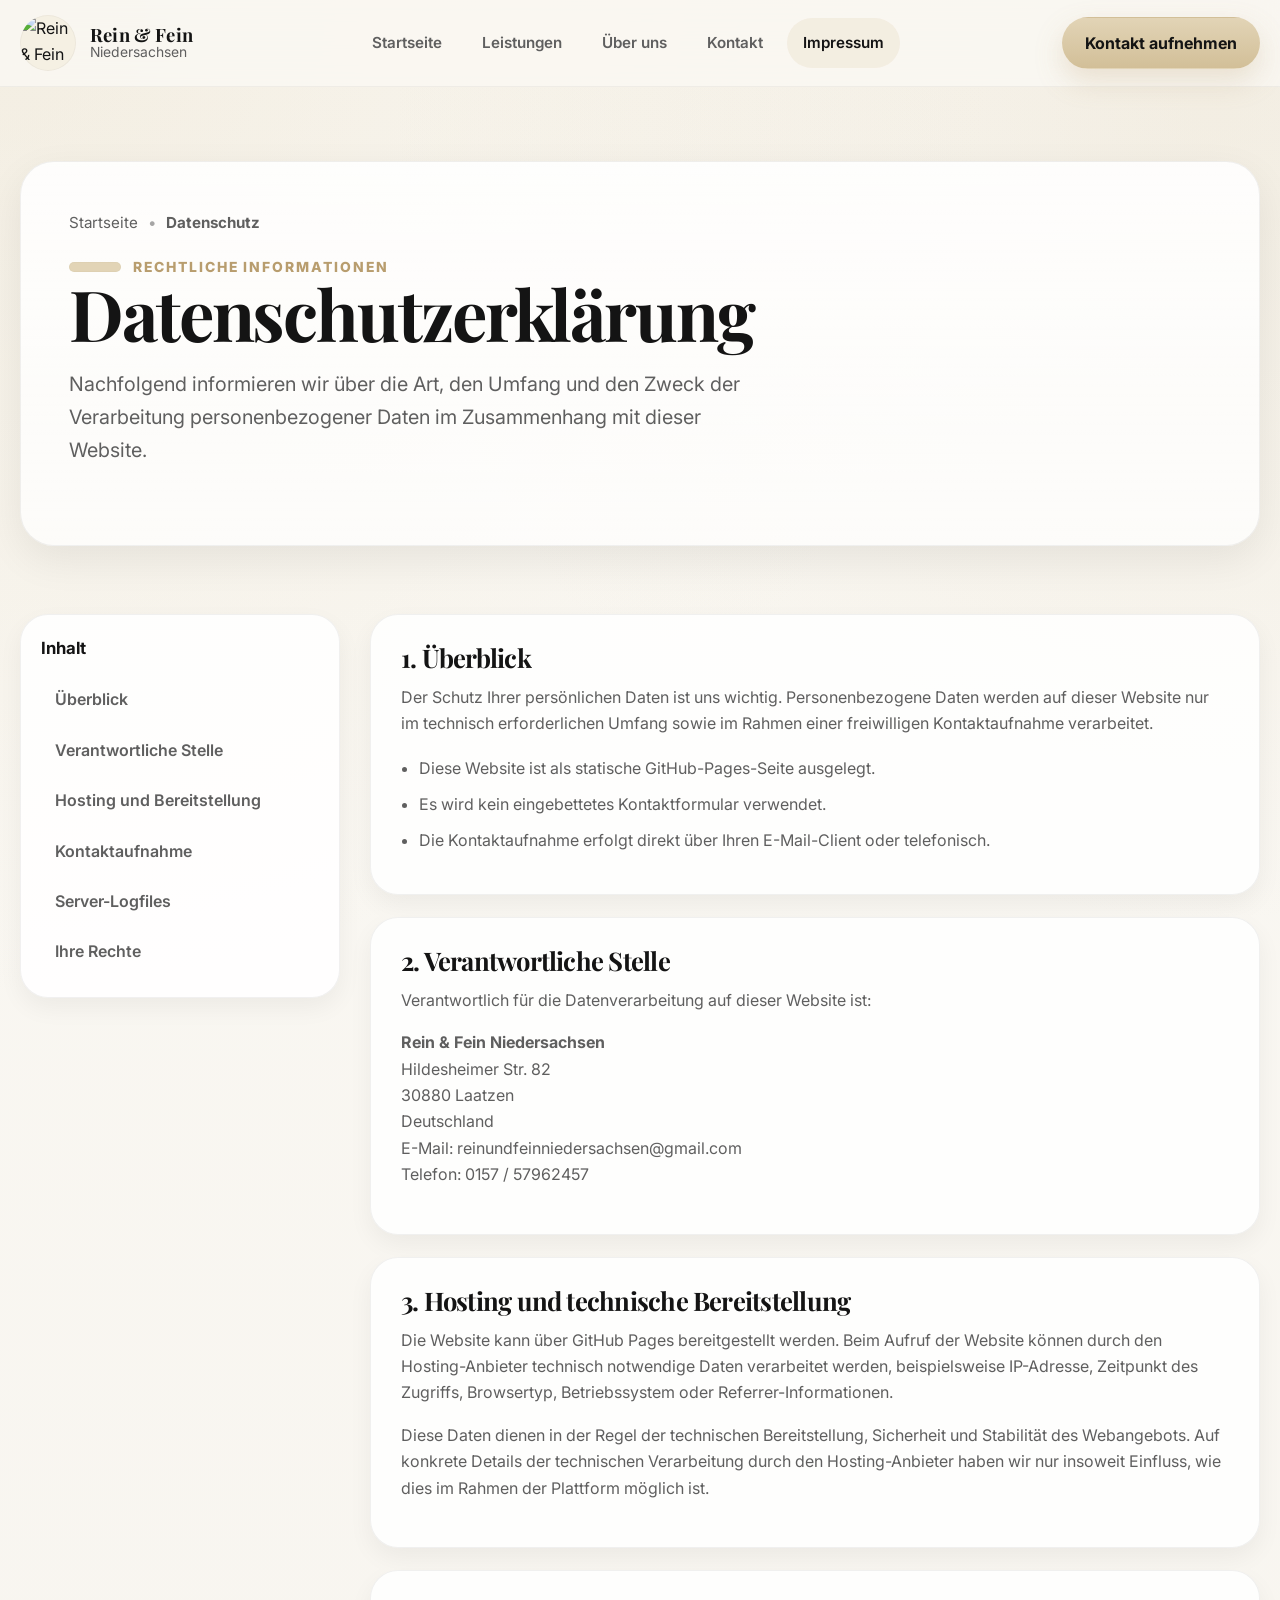
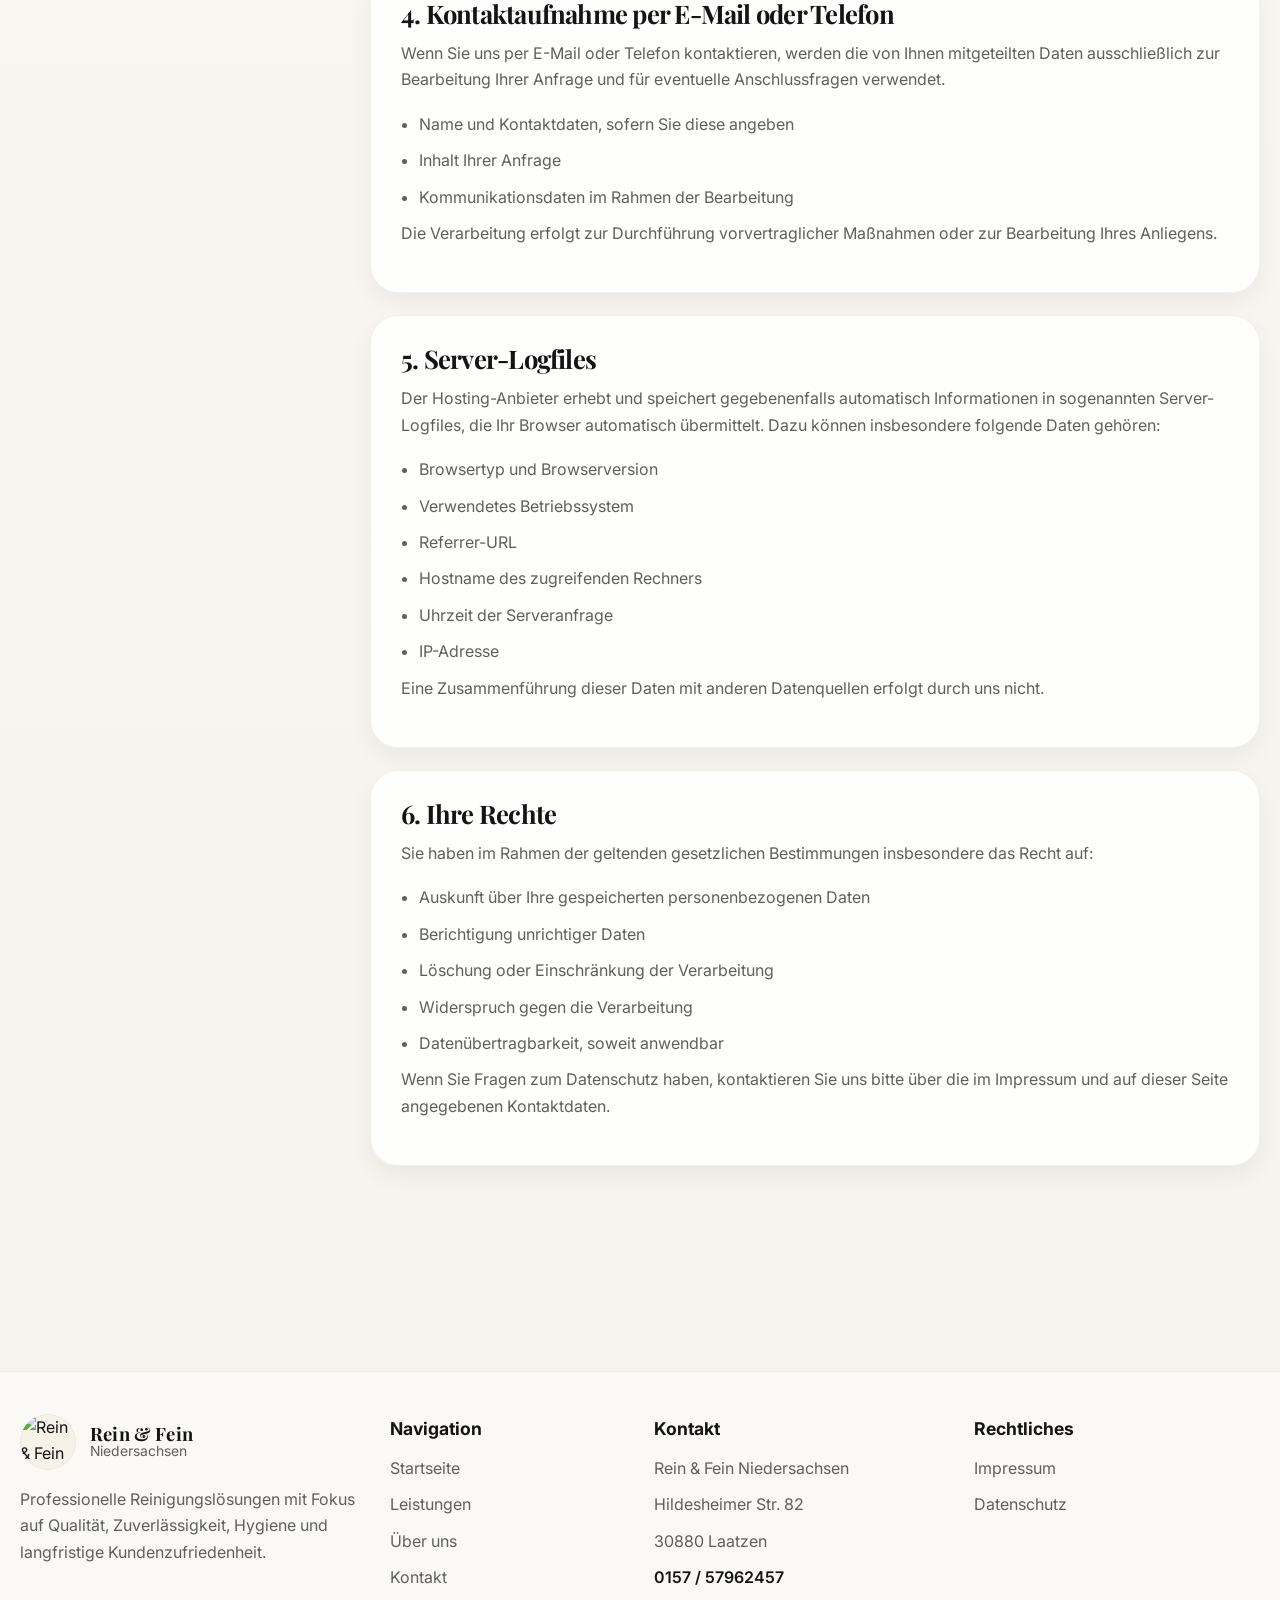
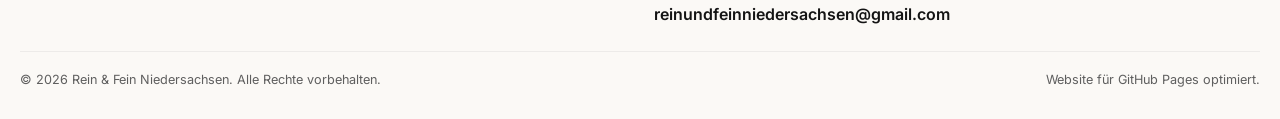
==== datenschutz.html @ e8d822dd "Upload full website" ====
<!DOCTYPE html>
<html lang="de">
<head>
  <title>Datenschutz | Rein & Fein Niedersachsen</title>

<meta charset="UTF-8">
<meta name="viewport" content="width=device-width, initial-scale=1.0">
<meta name="description" content="Rein & Fein Niedersachsen — professionelle Reinigungsdienstleistungen für Privat- und Geschäftskunden in Niedersachsen.">
<meta name="theme-color" content="#e2d4b6">
<link rel="preconnect" href="https://fonts.googleapis.com">
<link rel="preconnect" href="https://fonts.gstatic.com" crossorigin>
<link href="https://fonts.googleapis.com/css2?family=Inter:wght@400;500;600;700;800&family=Playfair+Display:wght@600;700;800&display=swap" rel="stylesheet">
<link rel="stylesheet" href="styles.css">
<link rel="icon" type="image/png" href="assets/logo.png">

</head>
<body data-page="legal">

<header class="site-header">
  <div class="container header-inner">
    <a class="brand" href="index.html" aria-label="Rein & Fein Niedersachsen Startseite">
      <img src="assets/logo.png" alt="Rein & Fein Niedersachsen Logo">
      <span class="brand-copy">
        <span class="brand-title">Rein &amp; Fein</span>
        <span class="brand-subtitle">Niedersachsen</span>
      </span>
    </a>

    <button class="nav-toggle" aria-label="Navigation öffnen">
      <span></span>
    </button>

    <nav class="site-nav" aria-label="Hauptnavigation">
      <a href="index.html" data-page="home">Startseite</a>
      <a href="leistungen.html" data-page="services">Leistungen</a>
      <a href="ueber-uns.html" data-page="about">Über uns</a>
      <a href="kontakt.html" data-page="contact">Kontakt</a>
      <a href="impressum.html" data-page="legal">Impressum</a>
    </nav>

    <div class="header-actions">
      <a class="btn btn-primary" href="mailto:reinundfeinniedersachsen@gmail.com?subject=Anfrage%20an%20Rein%20%26%20Fein%20Niedersachsen">Kontakt aufnehmen</a>
    </div>
  </div>
</header>


  <main>
    <section class="page-hero">
      <div class="container">
        <div class="page-hero-shell reveal">
          <div class="breadcrumbs">
            <a href="index.html">Startseite</a><span>•</span><strong>Datenschutz</strong>
          </div>
          <span class="eyebrow">Rechtliche Informationen</span>
          <h1>Datenschutzerklärung</h1>
          <p class="lead">
            Nachfolgend informieren wir über die Art, den Umfang und den Zweck der Verarbeitung personenbezogener Daten
            im Zusammenhang mit dieser Website.
          </p>
        </div>
      </div>
    </section>

    <section class="section" style="padding-top:34px;">
      <div class="container legal-layout">
        <aside class="legal-nav reveal">
          <h3>Inhalt</h3>
          <a href="#ueberblick">Überblick</a>
          <a href="#verantwortliche">Verantwortliche Stelle</a>
          <a href="#hosting">Hosting und Bereitstellung</a>
          <a href="#kontaktaufnahme">Kontaktaufnahme</a>
          <a href="#serverlogs">Server-Logfiles</a>
          <a href="#rechte">Ihre Rechte</a>
        </aside>

        <article class="legal-article">
          <section class="legal-section reveal" id="ueberblick">
            <h2>1. Überblick</h2>
            <p>
              Der Schutz Ihrer persönlichen Daten ist uns wichtig. Personenbezogene Daten werden auf dieser Website
              nur im technisch erforderlichen Umfang sowie im Rahmen einer freiwilligen Kontaktaufnahme verarbeitet.
            </p>
            <ul class="legal-list">
              <li>Diese Website ist als statische GitHub-Pages-Seite ausgelegt.</li>
              <li>Es wird kein eingebettetes Kontaktformular verwendet.</li>
              <li>Die Kontaktaufnahme erfolgt direkt über Ihren E-Mail-Client oder telefonisch.</li>
            </ul>
          </section>

          <section class="legal-section reveal" id="verantwortliche">
            <h2>2. Verantwortliche Stelle</h2>
            <p>
              Verantwortlich für die Datenverarbeitung auf dieser Website ist:
            </p>
            <p>
              <strong>Rein &amp; Fein Niedersachsen</strong><br>
              Hildesheimer Str. 82<br>
              30880 Laatzen<br>
              Deutschland<br>
              E-Mail: <a href="mailto:reinundfeinniedersachsen@gmail.com">reinundfeinniedersachsen@gmail.com</a><br>
              Telefon: <a href="tel:+4915757962457">0157 / 57962457</a>
            </p>
          </section>

          <section class="legal-section reveal" id="hosting">
            <h2>3. Hosting und technische Bereitstellung</h2>
            <p>
              Die Website kann über GitHub Pages bereitgestellt werden. Beim Aufruf der Website können durch den Hosting-Anbieter
              technisch notwendige Daten verarbeitet werden, beispielsweise IP-Adresse, Zeitpunkt des Zugriffs, Browsertyp,
              Betriebssystem oder Referrer-Informationen.
            </p>
            <p>
              Diese Daten dienen in der Regel der technischen Bereitstellung, Sicherheit und Stabilität des Webangebots.
              Auf konkrete Details der technischen Verarbeitung durch den Hosting-Anbieter haben wir nur insoweit Einfluss,
              wie dies im Rahmen der Plattform möglich ist.
            </p>
          </section>

          <section class="legal-section reveal" id="kontaktaufnahme">
            <h2>4. Kontaktaufnahme per E-Mail oder Telefon</h2>
            <p>
              Wenn Sie uns per E-Mail oder Telefon kontaktieren, werden die von Ihnen mitgeteilten Daten ausschließlich
              zur Bearbeitung Ihrer Anfrage und für eventuelle Anschlussfragen verwendet.
            </p>
            <ul class="legal-list">
              <li>Name und Kontaktdaten, sofern Sie diese angeben</li>
              <li>Inhalt Ihrer Anfrage</li>
              <li>Kommunikationsdaten im Rahmen der Bearbeitung</li>
            </ul>
            <p>
              Die Verarbeitung erfolgt zur Durchführung vorvertraglicher Maßnahmen oder zur Bearbeitung Ihres Anliegens.
            </p>
          </section>

          <section class="legal-section reveal" id="serverlogs">
            <h2>5. Server-Logfiles</h2>
            <p>
              Der Hosting-Anbieter erhebt und speichert gegebenenfalls automatisch Informationen in sogenannten Server-Logfiles,
              die Ihr Browser automatisch übermittelt. Dazu können insbesondere folgende Daten gehören:
            </p>
            <ul class="legal-list">
              <li>Browsertyp und Browserversion</li>
              <li>Verwendetes Betriebssystem</li>
              <li>Referrer-URL</li>
              <li>Hostname des zugreifenden Rechners</li>
              <li>Uhrzeit der Serveranfrage</li>
              <li>IP-Adresse</li>
            </ul>
            <p>
              Eine Zusammenführung dieser Daten mit anderen Datenquellen erfolgt durch uns nicht.
            </p>
          </section>

          <section class="legal-section reveal" id="rechte">
            <h2>6. Ihre Rechte</h2>
            <p>
              Sie haben im Rahmen der geltenden gesetzlichen Bestimmungen insbesondere das Recht auf:
            </p>
            <ul class="legal-list">
              <li>Auskunft über Ihre gespeicherten personenbezogenen Daten</li>
              <li>Berichtigung unrichtiger Daten</li>
              <li>Löschung oder Einschränkung der Verarbeitung</li>
              <li>Widerspruch gegen die Verarbeitung</li>
              <li>Datenübertragbarkeit, soweit anwendbar</li>
            </ul>
            <p>
              Wenn Sie Fragen zum Datenschutz haben, kontaktieren Sie uns bitte über die im Impressum und auf dieser Seite angegebenen Kontaktdaten.
            </p>
          </section>
        </article>
      </div>
    </section>
  </main>


<footer class="footer">
  <div class="container">
    <div class="footer-grid">
      <div>
        <a class="brand" href="index.html">
          <img src="assets/logo.png" alt="Rein & Fein Niedersachsen Logo">
          <span class="brand-copy">
            <span class="brand-title">Rein &amp; Fein</span>
            <span class="brand-subtitle">Niedersachsen</span>
          </span>
        </a>
        <p style="margin-top:16px;">
          Professionelle Reinigungslösungen mit Fokus auf Qualität, Zuverlässigkeit,
          Hygiene und langfristige Kundenzufriedenheit.
        </p>
      </div>

      <div>
        <h3>Navigation</h3>
        <ul>
          <li><a href="index.html">Startseite</a></li>
          <li><a href="leistungen.html">Leistungen</a></li>
          <li><a href="ueber-uns.html">Über uns</a></li>
          <li><a href="kontakt.html">Kontakt</a></li>
        </ul>
      </div>

      <div class="footer-contact">
        <h3>Kontakt</h3>
        <ul>
          <li>Rein &amp; Fein Niedersachsen</li>
          <li>Hildesheimer Str. 82</li>
          <li>30880 Laatzen</li>
          <li><a href="tel:+4915757962457">0157 / 57962457</a></li>
          <li><a href="mailto:reinundfeinniedersachsen@gmail.com">reinundfeinniedersachsen@gmail.com</a></li>
        </ul>
      </div>

      <div>
        <h3>Rechtliches</h3>
        <ul>
          <li><a href="impressum.html">Impressum</a></li>
          <li><a href="datenschutz.html">Datenschutz</a></li>
        </ul>
      </div>
    </div>

    <div class="footer-bottom">
      <small>© <span data-year></span> Rein &amp; Fein Niedersachsen. Alle Rechte vorbehalten.</small>
      <small>Website für GitHub Pages optimiert.</small>
    </div>
  </div>
</footer>
<script src="script.js"></script>

</body>
</html>
---- styles.css ----
/* =========================================================
   Rein & Fein Niedersachsen — Premium Multi-Page Website
   File: styles.css
   ========================================================= */

:root {
  --bg: #f6f3ed;
  --bg-soft: #fbf9f5;
  --surface: #ffffff;
  --surface-2: #f3eee3;
  --beige: #e2d4b6;
  --beige-strong: #d2bf98;
  --beige-deep: #b89d6e;
  --text: #141414;
  --muted: #5f5f5f;
  --muted-2: #7a7a7a;
  --border: rgba(20, 20, 20, 0.08);
  --shadow: 0 14px 40px rgba(17, 17, 17, 0.07);
  --shadow-soft: 0 10px 24px rgba(17, 17, 17, 0.05);
  --radius-xl: 32px;
  --radius-lg: 24px;
  --radius-md: 18px;
  --radius-sm: 12px;
  --container: 1240px;
  --section-space: clamp(72px, 8vw, 124px);
  --transition: 240ms ease;
  --nav-height: 86px;
}

*,
*::before,
*::after {
  box-sizing: border-box;
}

html {
  scroll-behavior: smooth;
}

html,
body {
  margin: 0;
  padding: 0;
}

body {
  font-family: "Inter", system-ui, -apple-system, BlinkMacSystemFont, "Segoe UI", sans-serif;
  color: var(--text);
  background:
    radial-gradient(circle at top left, rgba(226, 212, 182, 0.28), transparent 28%),
    radial-gradient(circle at 95% 100px, rgba(210, 191, 152, 0.18), transparent 24%),
    linear-gradient(180deg, #faf8f3 0%, #f6f3ed 100%);
  line-height: 1.65;
  -webkit-font-smoothing: antialiased;
  text-rendering: optimizeLegibility;
}

img {
  max-width: 100%;
  display: block;
}

a {
  color: inherit;
  text-decoration: none;
}

button,
input,
textarea {
  font: inherit;
}

.container {
  width: min(var(--container), calc(100% - 32px));
  margin: 0 auto;
}

.site-header {
  position: sticky;
  top: 0;
  z-index: 1000;
  background: rgba(250, 248, 243, 0.82);
  backdrop-filter: blur(18px);
  border-bottom: 1px solid rgba(20, 20, 20, 0.05);
}

.header-inner {
  min-height: var(--nav-height);
  display: flex;
  align-items: center;
  justify-content: space-between;
  gap: 24px;
}

.brand {
  display: inline-flex;
  align-items: center;
  gap: 14px;
  min-width: 0;
}

.brand img {
  width: 56px;
  height: 56px;
  object-fit: contain;
  border-radius: 50%;
  background: rgba(226, 212, 182, 0.22);
  box-shadow: inset 0 0 0 1px rgba(20, 20, 20, 0.04);
}

.brand-copy {
  display: flex;
  flex-direction: column;
  line-height: 1.1;
}

.brand-title {
  font-family: "Playfair Display", Georgia, serif;
  font-size: 1.15rem;
  font-weight: 700;
  letter-spacing: 0.01em;
}

.brand-subtitle {
  color: var(--muted);
  font-size: 0.87rem;
}

.nav-toggle {
  display: none;
  width: 46px;
  height: 46px;
  border: 1px solid var(--border);
  border-radius: 14px;
  background: var(--surface);
  box-shadow: var(--shadow-soft);
  align-items: center;
  justify-content: center;
  cursor: pointer;
}

.nav-toggle span,
.nav-toggle span::before,
.nav-toggle span::after {
  display: block;
  width: 18px;
  height: 2px;
  background: var(--text);
  position: relative;
  border-radius: 999px;
  transition: var(--transition);
}

.nav-toggle span::before,
.nav-toggle span::after {
  content: "";
  position: absolute;
  left: 0;
}

.nav-toggle span::before {
  top: -6px;
}

.nav-toggle span::after {
  top: 6px;
}

.site-nav {
  display: flex;
  align-items: center;
  gap: 8px;
}

.site-nav a {
  padding: 12px 16px;
  border-radius: 999px;
  color: var(--muted);
  font-weight: 600;
  font-size: 0.95rem;
  transition: var(--transition);
}

.site-nav a:hover,
.site-nav a.is-active {
  color: var(--text);
  background: rgba(226, 212, 182, 0.28);
}

.header-actions {
  display: flex;
  align-items: center;
  gap: 12px;
}

.btn {
  display: inline-flex;
  align-items: center;
  justify-content: center;
  gap: 10px;
  min-height: 52px;
  padding: 0 22px;
  border: 1px solid transparent;
  border-radius: 999px;
  font-weight: 700;
  transition: transform var(--transition), box-shadow var(--transition), background var(--transition), border-color var(--transition), color var(--transition);
  cursor: pointer;
}

.btn:hover {
  transform: translateY(-1px);
}

.btn-primary {
  background: linear-gradient(180deg, var(--beige) 0%, var(--beige-strong) 100%);
  color: var(--text);
  box-shadow: 0 12px 28px rgba(184, 157, 110, 0.25);
}

.btn-primary:hover {
  box-shadow: 0 16px 34px rgba(184, 157, 110, 0.34);
}

.btn-secondary {
  background: var(--surface);
  border-color: var(--border);
  color: var(--text);
  box-shadow: var(--shadow-soft);
}

.btn-secondary:hover {
  background: var(--bg-soft);
}

.btn-link {
  background: transparent;
  color: var(--text);
  padding-inline: 6px;
  min-height: auto;
  font-weight: 700;
}

main {
  overflow: clip;
}

.section {
  padding: var(--section-space) 0;
}

.section-top {
  display: flex;
  flex-wrap: wrap;
  align-items: end;
  justify-content: space-between;
  gap: 20px;
  margin-bottom: 34px;
}

.eyebrow {
  display: inline-flex;
  align-items: center;
  gap: 12px;
  color: var(--beige-deep);
  font-size: 0.87rem;
  font-weight: 800;
  letter-spacing: 0.14em;
  text-transform: uppercase;
}

.eyebrow::before {
  content: "";
  width: 52px;
  height: 10px;
  border-radius: 999px;
  background: var(--beige);
  box-shadow: inset 0 0 0 1px rgba(20, 20, 20, 0.02);
}

.section h1,
.section h2,
.hero h1,
.page-hero h1 {
  font-family: "Playfair Display", Georgia, serif;
  letter-spacing: -0.03em;
  line-height: 0.98;
  margin: 0 0 20px;
}

.hero {
  position: relative;
  padding: clamp(56px, 7vw, 94px) 0 var(--section-space);
}

.hero-grid {
  display: grid;
  grid-template-columns: 1.15fr 0.85fr;
  gap: 30px;
  align-items: stretch;
}

.hero-panel {
  background: linear-gradient(180deg, rgba(255,255,255,0.92), rgba(255,255,255,0.78));
  border: 1px solid rgba(20,20,20,0.06);
  border-radius: var(--radius-xl);
  box-shadow: var(--shadow);
  padding: clamp(30px, 4vw, 52px);
  position: relative;
  overflow: hidden;
}

.hero-panel::after {
  content: "";
  position: absolute;
  inset: auto -80px -80px auto;
  width: 240px;
  height: 240px;
  border-radius: 50%;
  background: radial-gradient(circle, rgba(226,212,182,0.45) 0%, rgba(226,212,182,0) 70%);
  pointer-events: none;
}

.hero h1 {
  font-size: clamp(2.7rem, 7vw, 5.6rem);
  max-width: 12ch;
}

.hero p.lead,
.page-hero p.lead {
  font-size: clamp(1.05rem, 1.9vw, 1.24rem);
  color: var(--muted);
  max-width: 58ch;
  margin: 0 0 30px;
}

.hero-actions {
  display: flex;
  flex-wrap: wrap;
  gap: 14px;
  margin-bottom: 28px;
}

.hero-badges {
  display: grid;
  grid-template-columns: repeat(3, minmax(0, 1fr));
  gap: 14px;
}

.badge-box {
  background: rgba(226, 212, 182, 0.18);
  border: 1px solid rgba(20,20,20,0.06);
  border-radius: 20px;
  padding: 16px;
}

.badge-box strong {
  display: block;
  font-size: 1.15rem;
  margin-bottom: 4px;
}

.badge-box span {
  color: var(--muted);
  font-size: 0.95rem;
}

.hero-aside {
  display: grid;
  gap: 22px;
}

.visual-card {
  position: relative;
  min-height: 320px;
  border-radius: var(--radius-xl);
  overflow: hidden;
  background: linear-gradient(180deg, rgba(226,212,182,0.48), rgba(255,255,255,0.88));
  border: 1px solid rgba(20,20,20,0.06);
  box-shadow: var(--shadow);
}

.visual-card-logo {
  position: absolute;
  top: 24px;
  right: 24px;
  width: clamp(120px, 18vw, 180px);
  opacity: 0.9;
}

.visual-content {
  position: absolute;
  left: 30px;
  right: 30px;
  bottom: 30px;
  background: rgba(255,255,255,0.72);
  border: 1px solid rgba(20,20,20,0.06);
  border-radius: 22px;
  backdrop-filter: blur(8px);
  padding: 22px;
}

.visual-content h3 {
  margin: 0 0 8px;
  font-size: 1.25rem;
}

.visual-content p {
  margin: 0;
  color: var(--muted);
}

.info-card {
  background: var(--surface);
  border: 1px solid rgba(20,20,20,0.06);
  border-radius: 28px;
  box-shadow: var(--shadow-soft);
  padding: 24px;
}

.info-list {
  display: grid;
  gap: 16px;
}

.info-item {
  display: grid;
  grid-template-columns: 48px 1fr;
  gap: 14px;
  align-items: start;
}

.info-icon {
  width: 48px;
  height: 48px;
  border-radius: 16px;
  background: rgba(226, 212, 182, 0.22);
  display: grid;
  place-items: center;
  font-weight: 800;
}

.info-item h4,
.feature-card h3,
.service-card h3,
.contact-card h3,
.pricing-card h3,
.faq-item h3 {
  margin: 0 0 8px;
}

.info-item p {
  margin: 0;
  color: var(--muted);
}

.grid-2 {
  display: grid;
  grid-template-columns: repeat(2, minmax(0,1fr));
  gap: 28px;
}

.grid-3 {
  display: grid;
  grid-template-columns: repeat(3, minmax(0,1fr));
  gap: 24px;
}

.grid-4 {
  display: grid;
  grid-template-columns: repeat(4, minmax(0,1fr));
  gap: 22px;
}

.feature-card,
.service-card,
.contact-card,
.pricing-card,
.faq-item,
.content-card,
.stat-card,
.timeline-card,
.notice-card {
  background: rgba(255,255,255,0.86);
  border: 1px solid rgba(20,20,20,0.06);
  border-radius: 28px;
  box-shadow: var(--shadow-soft);
  padding: 28px;
}

.feature-card p,
.service-card p,
.contact-card p,
.pricing-card p,
.content-card p,
.timeline-card p,
.notice-card p {
  color: var(--muted);
}

.feature-card ul,
.service-card ul,
.pricing-card ul,
.content-card ul,
.legal-list,
.check-list {
  padding-left: 18px;
  margin: 18px 0 0;
}

.feature-card li,
.service-card li,
.pricing-card li,
.content-card li,
.legal-list li,
.check-list li {
  margin-bottom: 10px;
  color: var(--muted);
}

.service-card {
  position: relative;
  overflow: hidden;
}

.service-card::after {
  content: "";
  position: absolute;
  width: 120px;
  height: 120px;
  right: -18px;
  bottom: -24px;
  border-radius: 50%;
  background: radial-gradient(circle, rgba(226,212,182,0.38), transparent 72%);
}

.service-meta {
  display: flex;
  flex-wrap: wrap;
  gap: 10px;
  margin-top: 18px;
}

.chip {
  display: inline-flex;
  align-items: center;
  min-height: 36px;
  padding: 0 14px;
  border-radius: 999px;
  background: rgba(226,212,182,0.18);
  color: var(--text);
  border: 1px solid rgba(20,20,20,0.05);
  font-size: 0.92rem;
  font-weight: 700;
}

.highlight-block {
  background: linear-gradient(135deg, rgba(226,212,182,0.22), rgba(255,255,255,0.95));
  border: 1px solid rgba(20,20,20,0.06);
  border-radius: 34px;
  padding: clamp(28px, 4vw, 44px);
  box-shadow: var(--shadow);
}

.highlight-grid {
  display: grid;
  grid-template-columns: 1fr 1fr;
  gap: 26px;
  align-items: center;
}

.mission-box,
.vision-box {
  background: var(--surface);
  border-radius: 26px;
  border: 1px solid rgba(20,20,20,0.06);
  padding: 28px;
  box-shadow: var(--shadow-soft);
}

.number-list {
  display: grid;
  gap: 18px;
}

.number-item {
  display: grid;
  grid-template-columns: 48px 1fr;
  gap: 16px;
}

.number {
  width: 48px;
  height: 48px;
  border-radius: 50%;
  background: linear-gradient(180deg, var(--beige), var(--beige-strong));
  display: grid;
  place-items: center;
  font-weight: 800;
}

.stat-row {
  display: grid;
  grid-template-columns: repeat(4, 1fr);
  gap: 18px;
}

.stat-card {
  text-align: center;
  padding: 26px 18px;
}

.stat-card strong {
  display: block;
  font-size: clamp(1.7rem, 3vw, 2.4rem);
  font-family: "Playfair Display", Georgia, serif;
  margin-bottom: 6px;
}

.stat-card span {
  color: var(--muted);
}

.quote-box {
  background: linear-gradient(180deg, rgba(226,212,182,0.24), rgba(255,255,255,0.95));
  border: 1px solid rgba(20,20,20,0.06);
  border-radius: 34px;
  padding: 34px;
  box-shadow: var(--shadow-soft);
}

.quote-box blockquote {
  margin: 0;
  font-size: clamp(1.25rem, 2vw, 1.65rem);
  font-family: "Playfair Display", Georgia, serif;
  line-height: 1.4;
}

.quote-box cite {
  display: inline-block;
  margin-top: 14px;
  color: var(--muted);
  font-style: normal;
  font-weight: 600;
}

.page-hero {
  padding: clamp(46px, 6vw, 74px) 0 34px;
}

.page-hero-shell {
  background: linear-gradient(180deg, rgba(255,255,255,0.88), rgba(255,255,255,0.72));
  border: 1px solid rgba(20,20,20,0.06);
  border-radius: 34px;
  box-shadow: var(--shadow);
  padding: clamp(28px, 4vw, 48px);
}

.page-hero h1 {
  font-size: clamp(2.2rem, 5.6vw, 4.4rem);
  max-width: 10ch;
}

.breadcrumbs {
  display: flex;
  flex-wrap: wrap;
  gap: 10px;
  color: var(--muted);
  font-size: 0.95rem;
  margin-bottom: 18px;
}

.breadcrumbs span {
  opacity: 0.55;
}

.contact-grid {
  display: grid;
  grid-template-columns: 1.05fr 0.95fr;
  gap: 28px;
}

.contact-card strong,
.content-card strong,
.notice-card strong {
  color: var(--text);
}

.contact-list {
  display: grid;
  gap: 16px;
  margin-top: 18px;
}

.contact-list a,
.footer-contact a {
  color: var(--text);
  font-weight: 600;
}

.map-placeholder {
  min-height: 100%;
  background:
    linear-gradient(135deg, rgba(226,212,182,0.3), rgba(255,255,255,0.92)),
    repeating-linear-gradient(90deg, rgba(20,20,20,0.03) 0, rgba(20,20,20,0.03) 1px, transparent 1px, transparent 38px),
    repeating-linear-gradient(0deg, rgba(20,20,20,0.03) 0, rgba(20,20,20,0.03) 1px, transparent 1px, transparent 38px);
  border-radius: 30px;
  border: 1px solid rgba(20,20,20,0.06);
  box-shadow: var(--shadow-soft);
  padding: 30px;
  display: grid;
  align-content: end;
}

.map-pin {
  width: 70px;
  height: 70px;
  border-radius: 24px;
  display: grid;
  place-items: center;
  background: var(--surface);
  box-shadow: var(--shadow-soft);
  border: 1px solid rgba(20,20,20,0.06);
  font-size: 1.4rem;
  margin-bottom: auto;
}

.notice-row {
  display: grid;
  grid-template-columns: repeat(3,1fr);
  gap: 22px;
}

.timeline {
  display: grid;
  gap: 18px;
}

.timeline-card {
  display: grid;
  grid-template-columns: 90px 1fr;
  gap: 18px;
  align-items: start;
}

.timeline-label {
  color: var(--beige-deep);
  font-size: 0.88rem;
  font-weight: 800;
  letter-spacing: 0.12em;
  text-transform: uppercase;
}

.faq {
  display: grid;
  gap: 14px;
}

.faq-item summary {
  list-style: none;
  cursor: pointer;
  display: flex;
  align-items: center;
  justify-content: space-between;
  gap: 16px;
  font-weight: 800;
}

.faq-item summary::-webkit-details-marker {
  display: none;
}

.faq-item summary::after {
  content: "+";
  width: 34px;
  height: 34px;
  border-radius: 50%;
  background: rgba(226,212,182,0.2);
  display: grid;
  place-items: center;
  font-size: 1.1rem;
}

.faq-item[open] summary::after {
  content: "−";
}

.legal-layout {
  display: grid;
  grid-template-columns: 320px 1fr;
  gap: 30px;
  align-items: start;
}

.legal-nav {
  position: sticky;
  top: calc(var(--nav-height) + 18px);
  background: rgba(255,255,255,0.88);
  border: 1px solid rgba(20,20,20,0.06);
  border-radius: 28px;
  padding: 20px;
  box-shadow: var(--shadow-soft);
}

.legal-nav h3 {
  margin: 0 0 12px;
  font-size: 1.05rem;
}

.legal-nav a {
  display: block;
  padding: 12px 14px;
  border-radius: 16px;
  color: var(--muted);
  font-weight: 600;
}

.legal-nav a:hover {
  color: var(--text);
  background: rgba(226,212,182,0.18);
}

.legal-article {
  display: grid;
  gap: 22px;
}

.legal-section {
  background: rgba(255,255,255,0.84);
  border: 1px solid rgba(20,20,20,0.06);
  border-radius: 28px;
  box-shadow: var(--shadow-soft);
  padding: 30px;
}

.legal-section h2 {
  margin: 0 0 14px;
  font-size: clamp(1.45rem, 2vw, 1.9rem);
}

.legal-section p {
  color: var(--muted);
  margin-top: 0;
}

.footer {
  margin-top: var(--section-space);
  padding: 42px 0 28px;
  border-top: 1px solid rgba(20,20,20,0.06);
  background: rgba(255,255,255,0.46);
}

.footer-grid {
  display: grid;
  grid-template-columns: 1.15fr 0.8fr 0.85fr 0.95fr;
  gap: 24px;
}

.footer h3 {
  font-size: 1.1rem;
  margin: 0 0 12px;
}

.footer p,
.footer li,
.footer small {
  color: var(--muted);
}

.footer ul {
  padding: 0;
  margin: 0;
  list-style: none;
}

.footer li + li {
  margin-top: 10px;
}

.footer-bottom {
  border-top: 1px solid rgba(20,20,20,0.06);
  margin-top: 24px;
  padding-top: 18px;
  display: flex;
  flex-wrap: wrap;
  justify-content: space-between;
  gap: 14px;
  color: var(--muted);
  font-size: 0.95rem;
}

.reveal {
  opacity: 0;
  transform: translateY(20px);
  transition: opacity 700ms ease, transform 700ms ease;
}

.reveal.is-visible {
  opacity: 1;
  transform: translateY(0);
}

.soft-divider {
  height: 1px;
  border: 0;
  background: linear-gradient(90deg, transparent, rgba(20,20,20,0.12), transparent);
  margin: 10px 0 0;
}

.hero-pattern,
.section-pattern {
  position: absolute;
  pointer-events: none;
  opacity: 0.3;
}

.hero-pattern {
  top: 40px;
  right: 40px;
  width: 110px;
  height: 110px;
  background-image: radial-gradient(var(--text) 1px, transparent 1px);
  background-size: 14px 14px;
}

.section-pattern {
  bottom: 30px;
  left: -6px;
  width: 120px;
  height: 120px;
  background-image: radial-gradient(var(--text) 1px, transparent 1px);
  background-size: 14px 14px;
}

.cta-band {
  margin-top: 34px;
  background: linear-gradient(135deg, rgba(226,212,182,0.45), rgba(255,255,255,0.92));
  border: 1px solid rgba(20,20,20,0.06);
  border-radius: 34px;
  padding: clamp(26px, 4vw, 42px);
  box-shadow: var(--shadow);
  display: grid;
  grid-template-columns: 1fr auto;
  gap: 20px;
  align-items: center;
}

.cta-band h2 {
  margin: 0 0 10px;
  font-size: clamp(1.9rem, 3vw, 3rem);
}

.cta-band p {
  margin: 0;
  color: var(--muted);
  max-width: 58ch;
}

.hero-mini-grid {
  display: grid;
  grid-template-columns: 1fr 1fr;
  gap: 18px;
  margin-top: 26px;
}

.hero-mini-card {
  background: rgba(255,255,255,0.84);
  border: 1px solid rgba(20,20,20,0.06);
  border-radius: 22px;
  padding: 20px;
  box-shadow: var(--shadow-soft);
}

.hero-mini-card strong {
  display: block;
  margin-bottom: 6px;
}

.hero-mini-card p {
  margin: 0;
  color: var(--muted);
  font-size: 0.95rem;
}

.table-wrap {
  overflow-x: auto;
  border: 1px solid rgba(20,20,20,0.06);
  border-radius: 24px;
  background: rgba(255,255,255,0.82);
  box-shadow: var(--shadow-soft);
}

.service-table {
  width: 100%;
  border-collapse: collapse;
  min-width: 740px;
}

.service-table th,
.service-table td {
  padding: 18px 18px;
  text-align: left;
  border-bottom: 1px solid rgba(20,20,20,0.06);
  vertical-align: top;
}

.service-table th {
  font-size: 0.92rem;
  letter-spacing: 0.08em;
  text-transform: uppercase;
  color: var(--muted);
}

.service-table tr:last-child td {
  border-bottom: 0;
}

.service-table td strong {
  display: block;
  margin-bottom: 6px;
}

.note {
  color: var(--muted-2);
  font-size: 0.95rem;
}

.center {
  text-align: center;
}

.muted {
  color: var(--muted);
}

.mt-0 { margin-top: 0; }
.mb-0 { margin-bottom: 0; }

@media (max-width: 1080px) {
  .hero-grid,
  .highlight-grid,
  .contact-grid,
  .footer-grid,
  .legal-layout,
  .grid-4 {
    grid-template-columns: 1fr;
  }

  .grid-3 {
    grid-template-columns: repeat(2, minmax(0,1fr));
  }

  .stat-row,
  .notice-row {
    grid-template-columns: repeat(2, 1fr);
  }

  .legal-nav {
    position: relative;
    top: 0;
  }
}

@media (max-width: 840px) {
  .nav-toggle {
    display: inline-flex;
  }

  .site-nav,
  .header-actions {
    display: none;
  }

  .site-header.is-open .site-nav {
    display: flex;
    flex-direction: column;
    align-items: stretch;
    gap: 6px;
    position: absolute;
    top: calc(100% + 10px);
    left: 16px;
    right: 16px;
    background: rgba(255,255,255,0.96);
    border: 1px solid rgba(20,20,20,0.06);
    border-radius: 24px;
    box-shadow: var(--shadow);
    padding: 14px;
  }

  .site-header.is-open .header-actions {
    display: flex;
    position: absolute;
    top: calc(100% + 270px);
    left: 16px;
    right: 16px;
    justify-content: stretch;
  }

  .site-header.is-open .header-actions .btn {
    flex: 1;
  }

  .hero-badges,
  .grid-2,
  .grid-3,
  .stat-row,
  .notice-row,
  .hero-mini-grid {
    grid-template-columns: 1fr;
  }

  .timeline-card {
    grid-template-columns: 1fr;
  }

  .cta-band {
    grid-template-columns: 1fr;
  }
}

@media (max-width: 560px) {
  .container {
    width: min(var(--container), calc(100% - 22px));
  }

  .hero-panel,
  .feature-card,
  .service-card,
  .contact-card,
  .pricing-card,
  .faq-item,
  .content-card,
  .timeline-card,
  .legal-section,
  .page-hero-shell,
  .info-card,
  .quote-box,
  .highlight-block,
  .stat-card,
  .notice-card {
    padding: 22px;
    border-radius: 24px;
  }

  .brand img {
    width: 48px;
    height: 48px;
  }

  .hero {
    padding-top: 34px;
  }

  .visual-content {
    left: 18px;
    right: 18px;
    bottom: 18px;
    padding: 18px;
  }
}
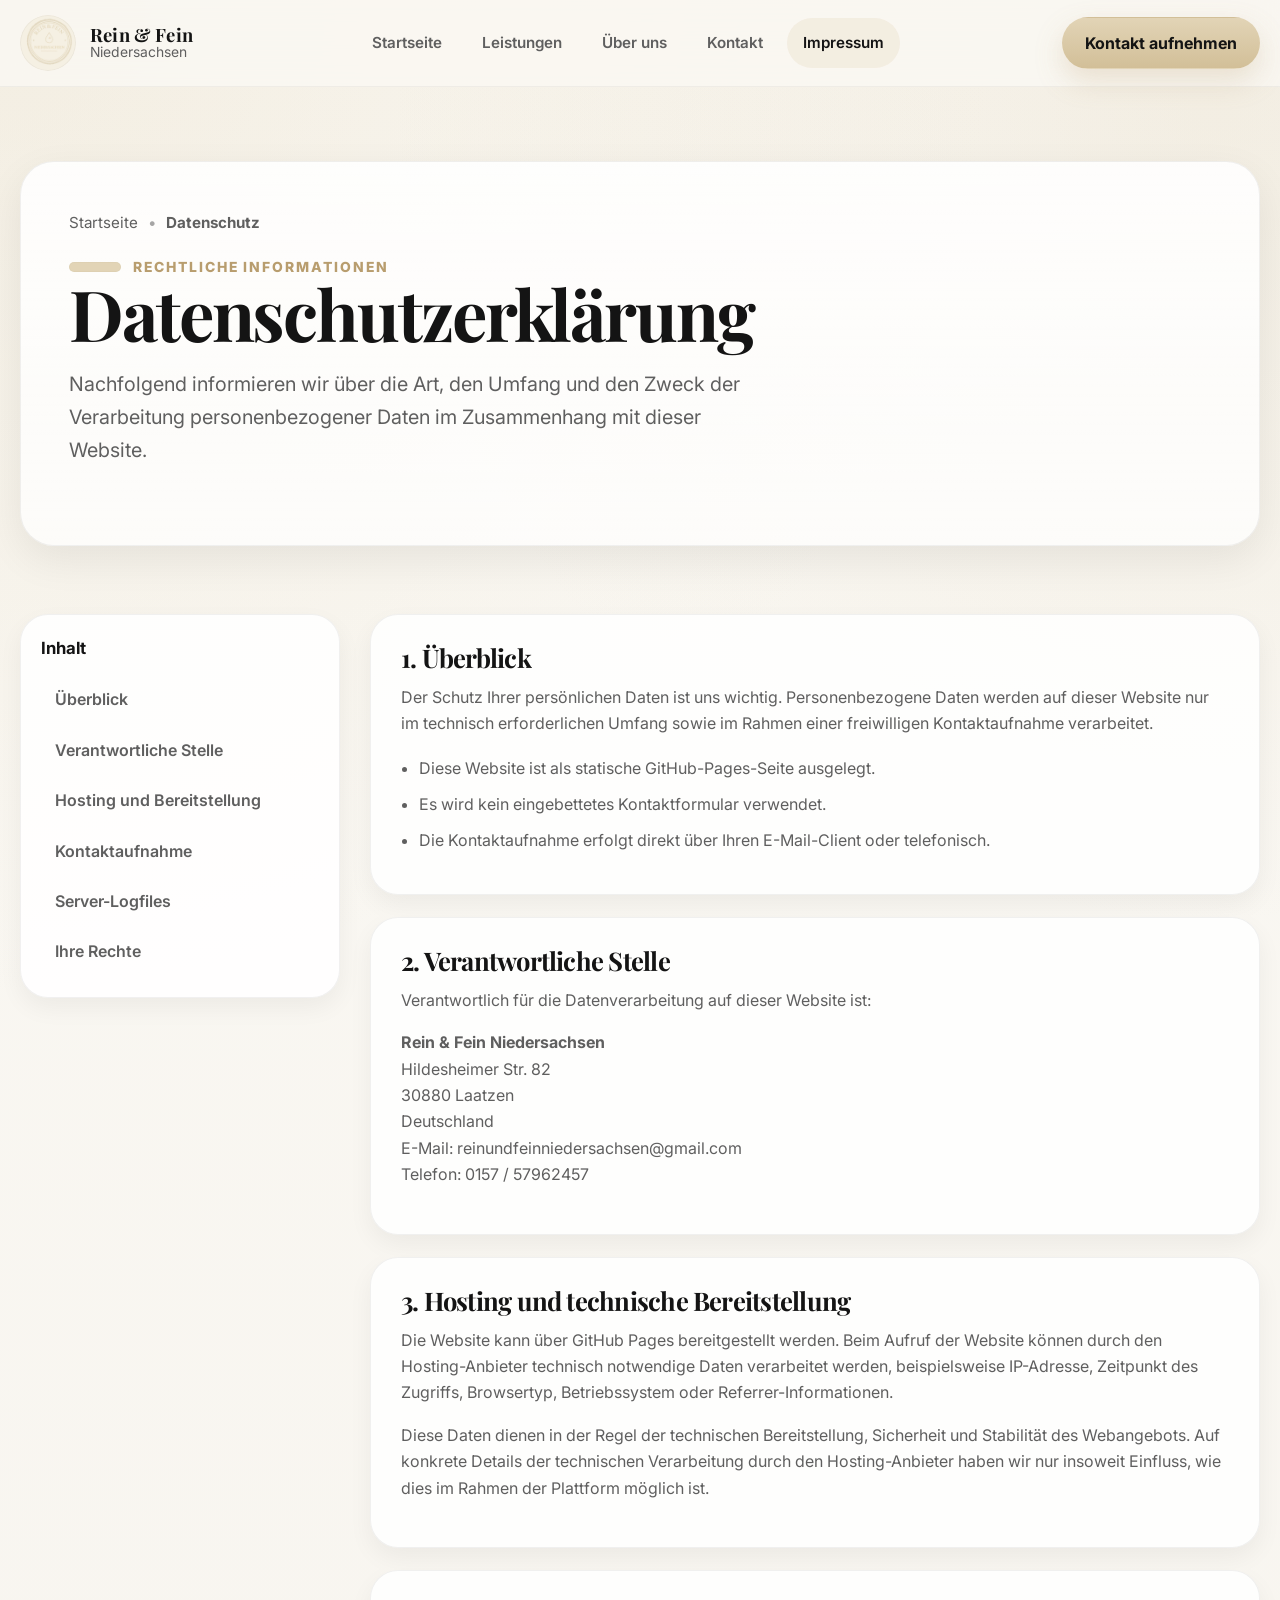
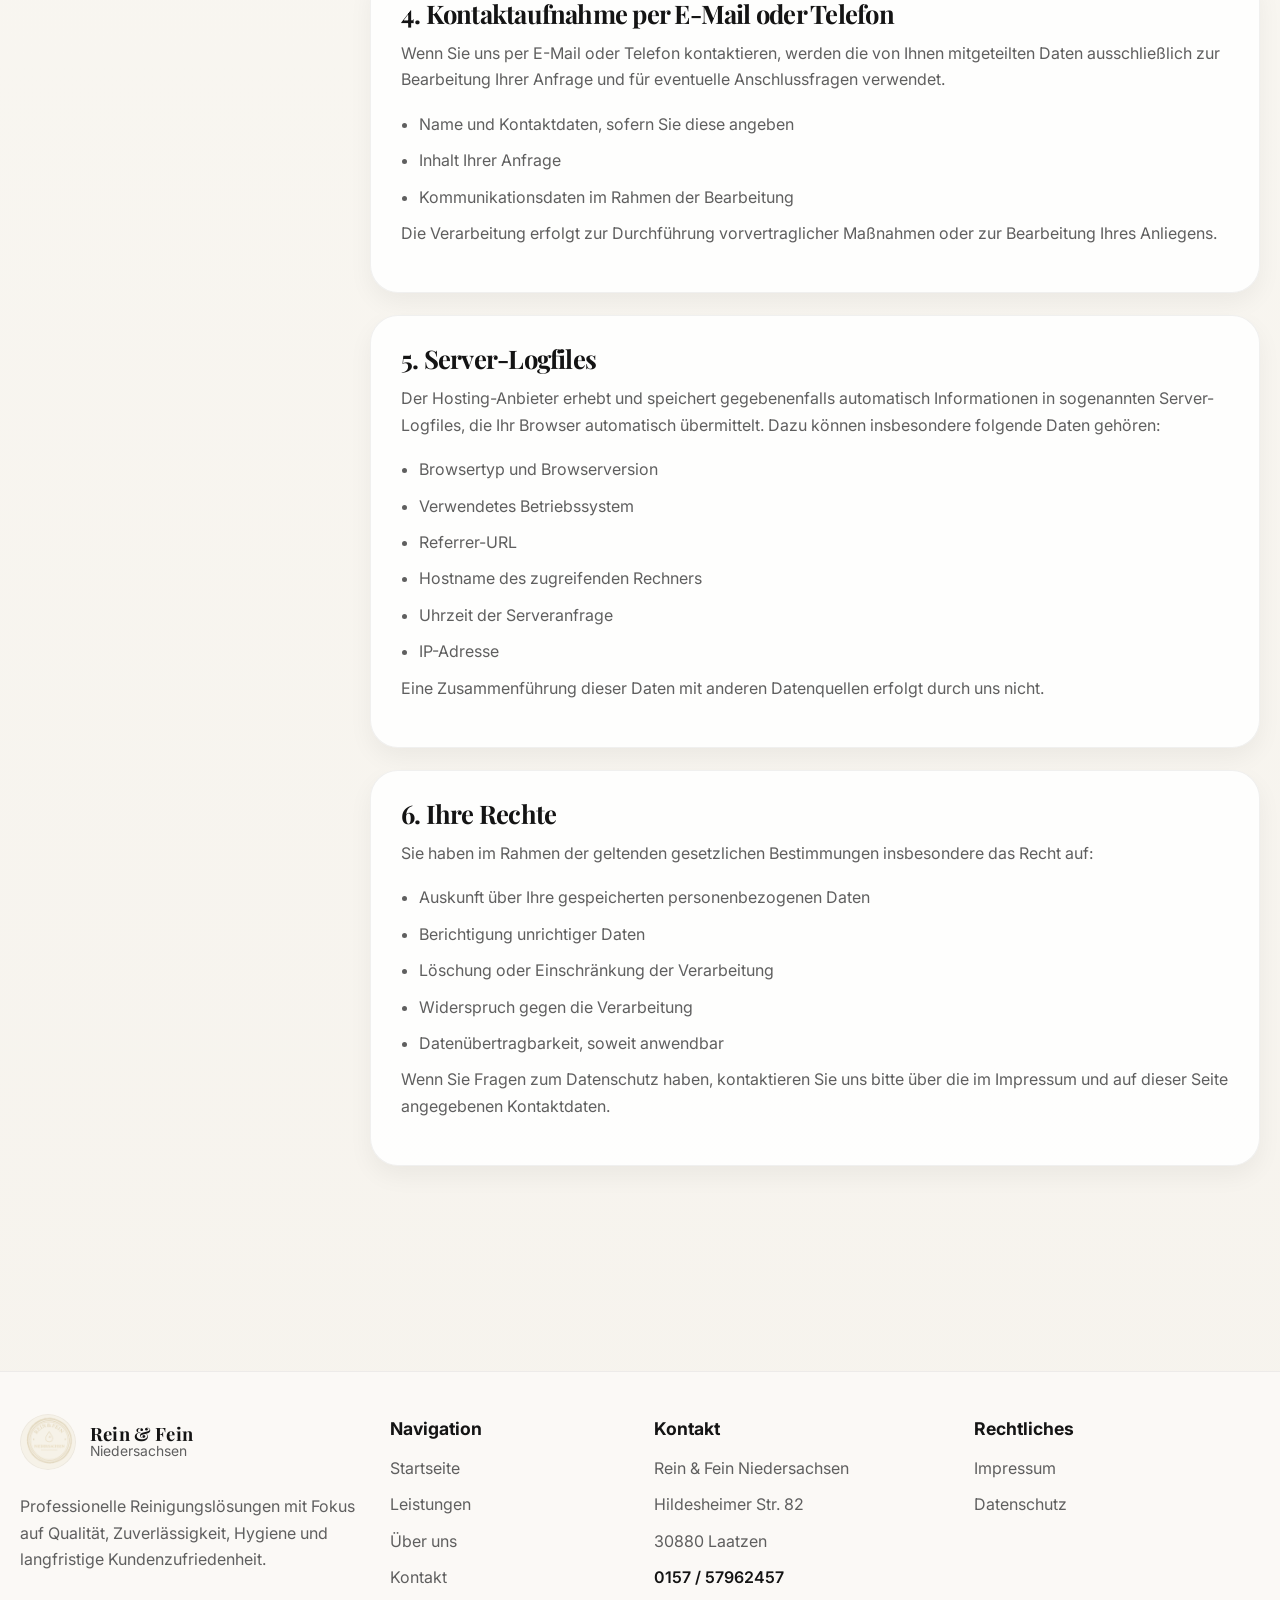
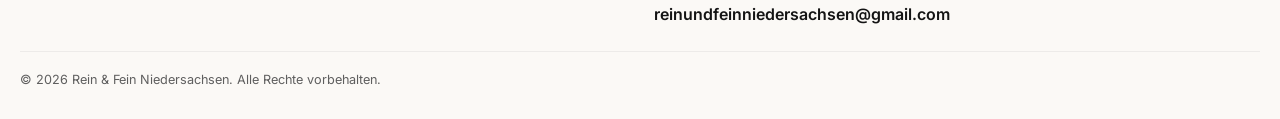
==== commit 00b1c292: "update3" ====
--- a/datenschutz.html
+++ b/datenschutz.html
@@ -223,7 +223,6 @@
 
     <div class="footer-bottom">
       <small>© <span data-year></span> Rein &amp; Fein Niedersachsen. Alle Rechte vorbehalten.</small>
-      <small>Website für GitHub Pages optimiert.</small>
     </div>
   </div>
 </footer>
--- a/styles.css
+++ b/styles.css
@@ -378,6 +378,9 @@
   background: linear-gradient(180deg, rgba(226,212,182,0.48), rgba(255,255,255,0.88));
   border: 1px solid rgba(20,20,20,0.06);
   box-shadow: var(--shadow);
+  display: flex;
+  align-items: center;     /* vertical center */
+  justify-content: center; /* horizontal center */
 }
 
 .visual-card-logo {
